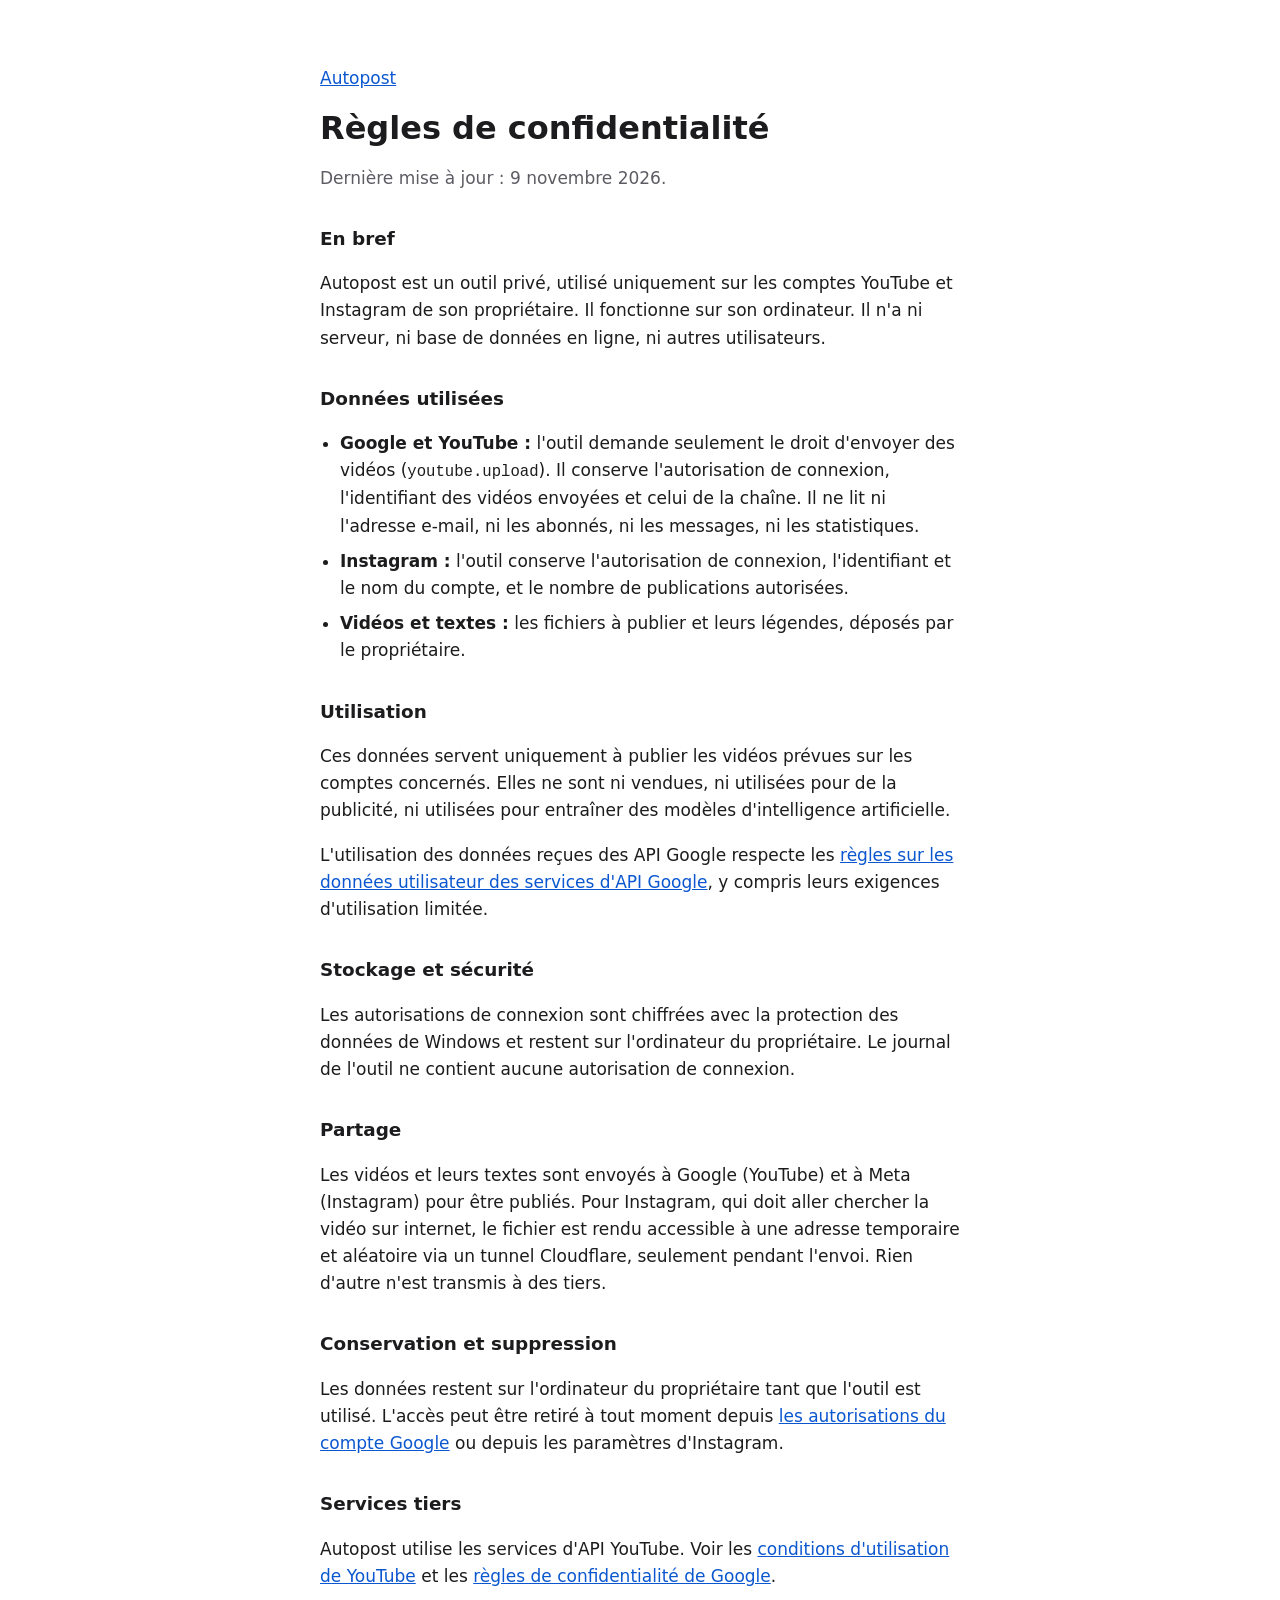
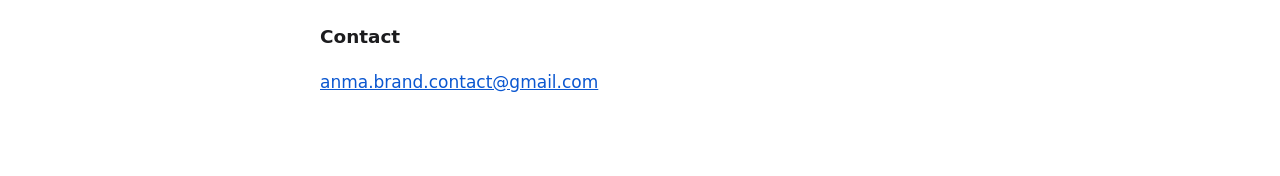
==== confidentialite.html @ dc4dda37 "Page d'accueil et règles de confidentialité d'Autopost Co-Authored-By: Claude Opus 5.5 <noreply@anth" ====
<!doctype html>
<html lang="fr">
<head>
  <meta charset="utf-8">
  <meta name="viewport" content="width=device-width, initial-scale=1">
  <title>Confidentialité</title>
  <link rel="stylesheet" href="style.css">
</head>
<body>
  <main>
    <p><a href="index.html">Autopost</a></p>
    <h1>Règles de confidentialité</h1>
    <p class="intro">Dernière mise à jour : 9 novembre 2026.</p>

    <h2>En bref</h2>
    <p>Autopost est un outil privé, utilisé uniquement sur les comptes YouTube et Instagram de son propriétaire. Il fonctionne sur son ordinateur. Il n'a ni serveur, ni base de données en ligne, ni autres utilisateurs.</p>

    <h2>Données utilisées</h2>
    <ul>
      <li><strong>Google et YouTube :</strong> l'outil demande seulement le droit d'envoyer des vidéos (<code>youtube.upload</code>). Il conserve l'autorisation de connexion, l'identifiant des vidéos envoyées et celui de la chaîne. Il ne lit ni l'adresse e-mail, ni les abonnés, ni les messages, ni les statistiques.</li>
      <li><strong>Instagram :</strong> l'outil conserve l'autorisation de connexion, l'identifiant et le nom du compte, et le nombre de publications autorisées.</li>
      <li><strong>Vidéos et textes :</strong> les fichiers à publier et leurs légendes, déposés par le propriétaire.</li>
    </ul>

    <h2>Utilisation</h2>
    <p>Ces données servent uniquement à publier les vidéos prévues sur les comptes concernés. Elles ne sont ni vendues, ni utilisées pour de la publicité, ni utilisées pour entraîner des modèles d'intelligence artificielle.</p>
    <p>L'utilisation des données reçues des API Google respecte les <a href="https://developers.google.com/terms/api-services-user-data-policy">règles sur les données utilisateur des services d'API Google</a>, y compris leurs exigences d'utilisation limitée.</p>

    <h2>Stockage et sécurité</h2>
    <p>Les autorisations de connexion sont chiffrées avec la protection des données de Windows et restent sur l'ordinateur du propriétaire. Le journal de l'outil ne contient aucune autorisation de connexion.</p>

    <h2>Partage</h2>
    <p>Les vidéos et leurs textes sont envoyés à Google (YouTube) et à Meta (Instagram) pour être publiés. Pour Instagram, qui doit aller chercher la vidéo sur internet, le fichier est rendu accessible à une adresse temporaire et aléatoire via un tunnel Cloudflare, seulement pendant l'envoi. Rien d'autre n'est transmis à des tiers.</p>

    <h2>Conservation et suppression</h2>
    <p>Les données restent sur l'ordinateur du propriétaire tant que l'outil est utilisé. L'accès peut être retiré à tout moment depuis <a href="https://myaccount.google.com/permissions">les autorisations du compte Google</a> ou depuis les paramètres d'Instagram.</p>

    <h2>Services tiers</h2>
    <p>Autopost utilise les services d'API YouTube. Voir les <a href="https://www.youtube.com/t/terms">conditions d'utilisation de YouTube</a> et les <a href="https://policies.google.com/privacy">règles de confidentialité de Google</a>.</p>

    <h2>Contact</h2>
    <p><a href="mailto:anma.brand.contact@gmail.com">anma.brand.contact@gmail.com</a></p>
  </main>
</body>
</html>
---- style.css ----
:root {
  color-scheme: light dark;
  --fond: #ffffff;
  --texte: #1c1c1e;
  --doux: #5c5c63;
  --lien: #0b57d0;
}

@media (prefers-color-scheme: dark) {
  :root {
    --fond: #17171a;
    --texte: #ededf0;
    --doux: #a6a6ae;
    --lien: #8ab4f8;
  }
}

body {
  margin: 0;
  background: var(--fond);
  color: var(--texte);
  font: 17px/1.6 system-ui, -apple-system, "Segoe UI", Roboto, sans-serif;
}

main {
  max-width: 640px;
  margin: 0 auto;
  padding: 48px 16px 64px;
}

h1 { font-size: 2rem; line-height: 1.2; margin: 0 0 12px; }
h2 { font-size: 1.15rem; margin: 32px 0 8px; }
.intro { color: var(--doux); }
a { color: var(--lien); }
ul { padding-left: 20px; }
li { margin-bottom: 8px; }
code { font-size: 0.92em; overflow-wrap: anywhere; }
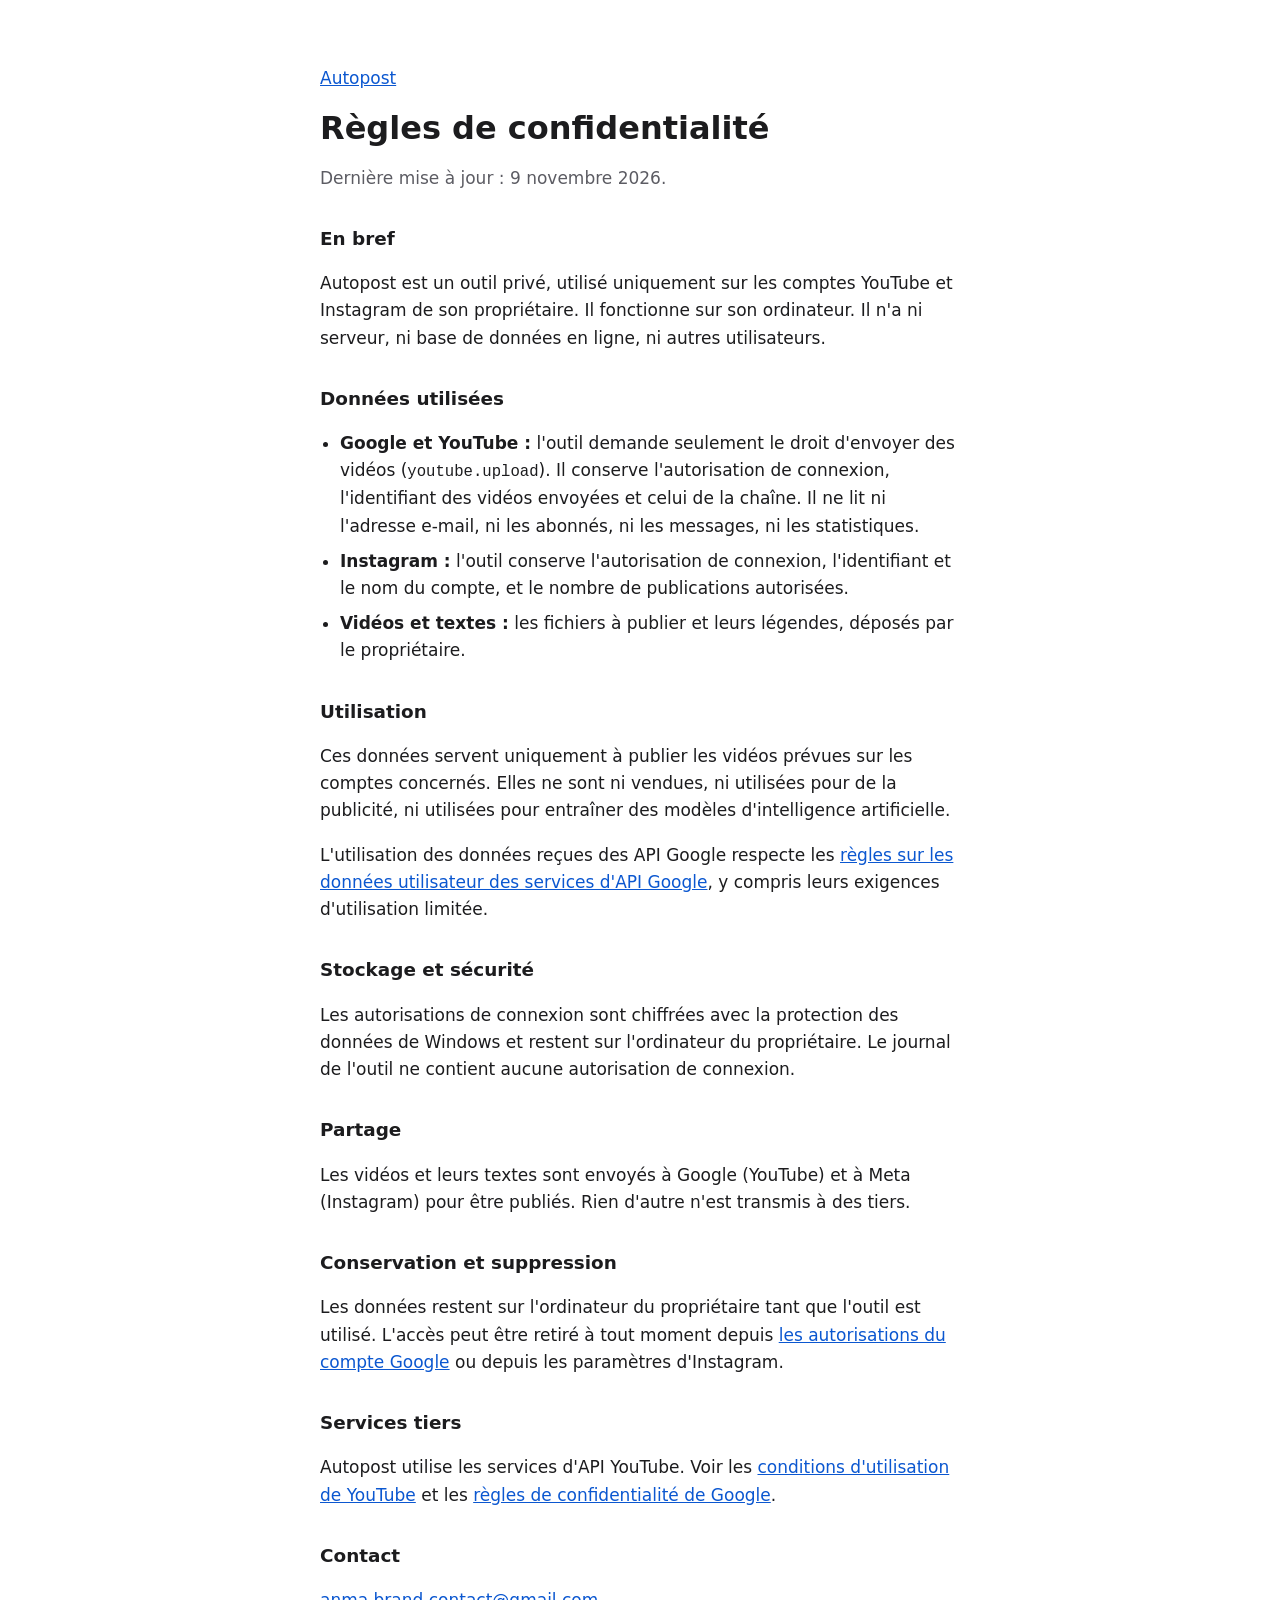
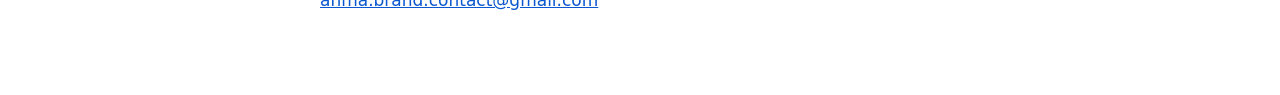
==== commit 7477ef2e: "Confidentialité : retrait du tunnel, l'envoi vers Instagram est direct Co-Authored-By: Claude Opus 5" ====
--- a/confidentialite.html
+++ b/confidentialite.html
@@ -30,7 +30,7 @@
     <p>Les autorisations de connexion sont chiffrées avec la protection des données de Windows et restent sur l'ordinateur du propriétaire. Le journal de l'outil ne contient aucune autorisation de connexion.</p>
 
     <h2>Partage</h2>
-    <p>Les vidéos et leurs textes sont envoyés à Google (YouTube) et à Meta (Instagram) pour être publiés. Pour Instagram, qui doit aller chercher la vidéo sur internet, le fichier est rendu accessible à une adresse temporaire et aléatoire via un tunnel Cloudflare, seulement pendant l'envoi. Rien d'autre n'est transmis à des tiers.</p>
+    <p>Les vidéos et leurs textes sont envoyés à Google (YouTube) et à Meta (Instagram) pour être publiés. Rien d'autre n'est transmis à des tiers.</p>
 
     <h2>Conservation et suppression</h2>
     <p>Les données restent sur l'ordinateur du propriétaire tant que l'outil est utilisé. L'accès peut être retiré à tout moment depuis <a href="https://myaccount.google.com/permissions">les autorisations du compte Google</a> ou depuis les paramètres d'Instagram.</p>
